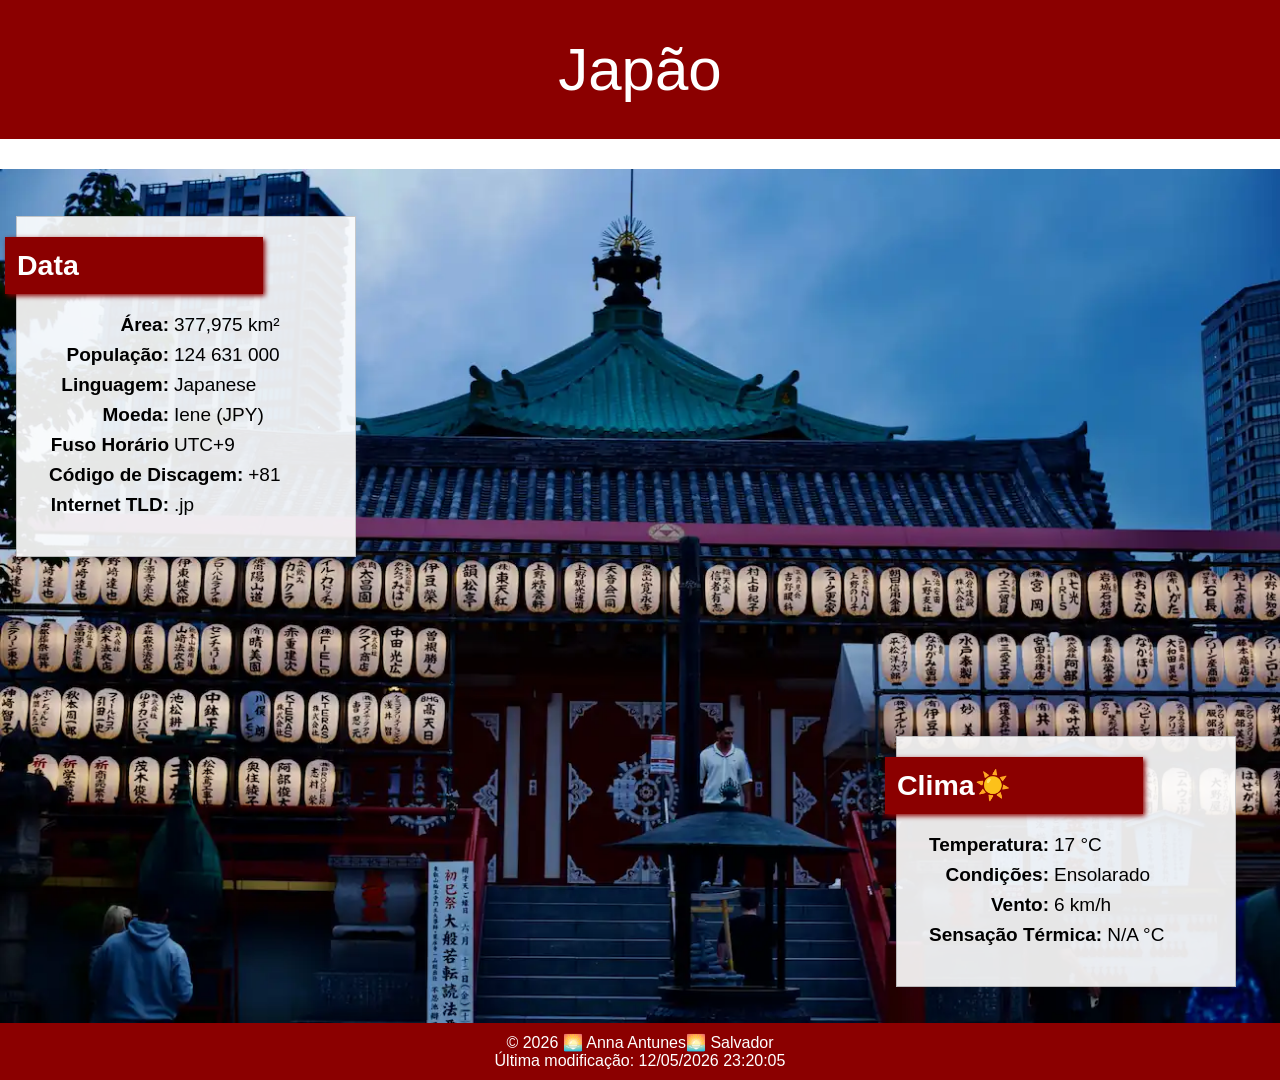
==== local.html @ c8b10ba4 "Página do país" ====
<!DOCTYPE html>
<html lang="en">
<head>
    <meta charset="UTF-8">
    <meta name="viewport" content="width=device-width, initial-scale=1.0">
    <meta name="description" content="Página do País que quero visitar - Japão">
    <meta name="author" content="Anna Antunes">
    <title>Página do País</title>
    <link rel="stylesheet" href="estilos/local-ampla.css">
    <script src="scripts/local.js" defer></script>
    <link href="https://fonts.googleapis.com/css2?family=Playfair+Display:ital,wght@0,400..900;1,400..900&display=swap" rel="stylesheet">
</head>
<body>
<header>
<div class="titulo">
<span id="nome-do-pais">Japão</span>
</div>
<hr>
</header>
<main>
    <div class="templo">
    <picture>
    <source srcset="imagens/temploJapao.webp" media ="(min-width: 1000px)"> 
     <source srcset="imagens/japaoMedia.webp" media ="(min-width: 500px)"> 
     <img src="imagens/temploJapao.webp" alt="Templo do Japão" width="500" height="250">
    </picture>
    </div>

    <section class="data">
    <div class="informacoes">
    <h2>Data</h2>

        <p><strong>Área:</strong> 377,975 km²</p>
        <p><strong>População:</strong> 124 631 000</p>
        <p><strong>Linguagem:</strong> Japanese</p>
        <p><strong>Moeda:</strong> Iene (JPY)</p>
        <p><strong>Fuso Horário</strong> UTC+9</p>
        <p><strong>Código de Discagem:</strong> +81</p>
        <p><strong>Internet TLD:</strong> .jp</p>
    </div>
    </section>

   <section class="clima">
      
      <div class="tempo">
        <h2>Clima</h2>
        <img class="sol" src="imagens/ensolarado.svg" alt="ícone de sol">
        <p><strong>Temperatura:</strong><span id="temperatura"></span></p>
        <p><strong>Condições:</strong><span id="condicoes"></span></p>
        <p><strong>Vento:</strong><span id="vento"></span> </p>
        <p><strong>Sensação Térmica:</strong><span id="sensacaoTermica"></span></p>
      </div>
    </section>

</main>
    
</main>
<footer>
<p>&copy; <span id="anoatual"></span> 🌅 Anna Antunes🌅 Salvador</p>
<p>Última modificação: <span id="ultimaModificacao"> </span></p>
</footer>
</body>
</html>
---- estilos/local-ampla.css ----
* {
    margin: 0;
    padding: 0;
    box-sizing: border-box;
}

:root{
--color-one:#8B0000;
--color-two: #FFFFFF;
--color-three: #000;

}


body {
   font-family: "Oswald", sans-serif;
    text-align: center; 

}
body header span{
    font-size: 60px;
    font-family: "Oswald", sans-serif;
    color:var(--color-two);
}


header div{
    background-color:var(--color-one); 
    color:var(--color-two);
    padding: 35px;
}

.templo{
position: relative;
}

.templo{
width: 100%;
height: 100%;

}

.templo picture {
display: block;
width: 100%;
height: 100%;
}

.templo img {
    display: block;
    width: 100%;
    height: 100%;
    object-fit: cover;
}

footer{
background-color: var(--color-one);
color: var(--color-two);
padding: 10px;
text-align: center;
}

header hr{
padding: 15px;
background-color:var(--color-two);
border: none;
}

.data{
position: absolute;
top: 80px;

}



.informacoes,
.tempo
{
position: absolute;
top: 120px;
width: 300px;
border: 1px solid rgb(0 0 0 / 0.2);
padding: 2rem;
margin: 1rem;
background-color: rgb(255 255 255 / 90%);
height: auto;
font-family: "Oswald", sans-serif; ;
font-size: 19px;
}

.informacoes p,
.tempo p
{
display: flex;
align-items: baseline;
gap: 5px;
text-align: left;
margin-bottom: 8px;

}

.informacoes p strong,
.tempo p strong {
flex: 0 0 120px;
text-align: right;
white-space: nowrap;
    
}

.informacoes,
.tempo {
    width: 340px;
}

.informacoes h2,
.clima h2{
position: relative;
top: -20px;
left: -60px;
text-align: left;
margin-left: 1rem;
margin-top: 0.5rem;
box-shadow: 2px 2px 5px var(--color-one);
background-color:var(--color-one);
color: var(--color-two);
padding: 12px;
}

.clima h2::after {
content: "☀️";
}

.clima {
position: absolute;
right: 400px;
bottom: 300px;
}

.sol {
display: none;
}

@media screen and (max-width: 650px) {
main {
display: flex;
flex-direction: column;
align-items: center;
}

.templo,
.data,
.clima {
position: static;
width: 100%;
}

.templo picture,
.templo img {
width: 100%;
height: auto;
    }

.informacoes,
.tempo {
position: static;
width: 100%;
margin: 10px 0;
}

.informacoes h2,
.clima h2 {

position: relative;
top: -20px;
left: 0;
text-align: center;
margin-left: 0;
margin-top: 0.5rem;
box-shadow: none;
background-color:var(--color-two);
color: var(--color-three);
padding: 12px;
 
}

.data,
.clima,
.informacoes,
.tempo {
margin: 0;
}

footer{
padding: 50px;
}

.clima h2::after {
    content: none;
}

.sol{
display: block;
position: relative;
top: -20px;
margin: 0 auto;


}

}
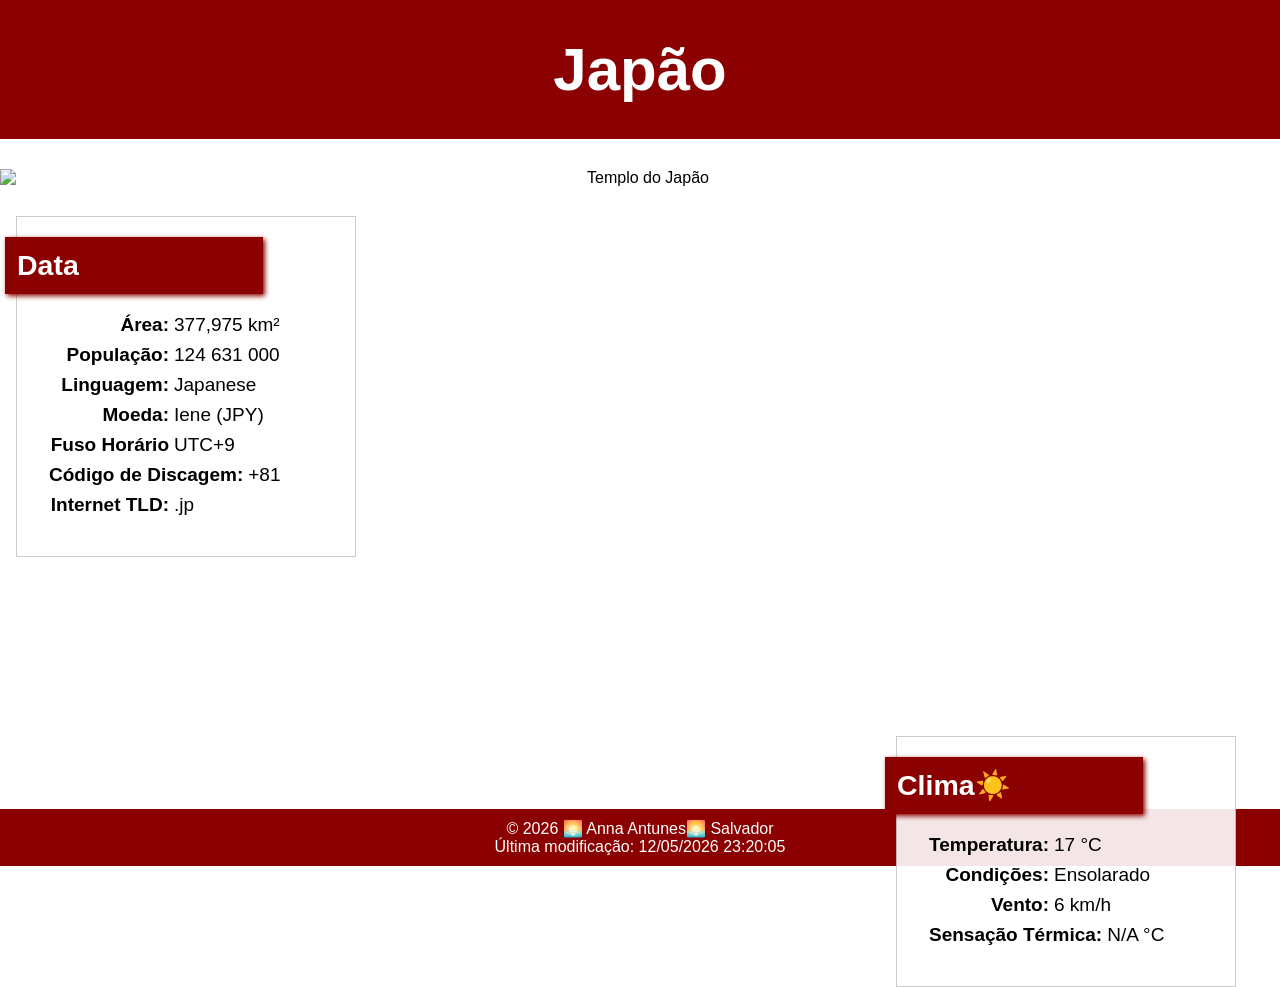
==== commit 6c412143: "correção página do país" ====
--- a/local.html
+++ b/local.html
@@ -3,26 +3,28 @@
 <head>
     <meta charset="UTF-8">
     <meta name="viewport" content="width=device-width, initial-scale=1.0">
-    <meta name="description" content="Página do País que quero visitar - Japão">
+    <meta name="description" content="Página do País que quero visitar - Japão, uma das culturas mais ricas do mundo.">
     <meta name="author" content="Anna Antunes">
     <title>Página do País</title>
     <link rel="stylesheet" href="estilos/local-ampla.css">
     <script src="scripts/local.js" defer></script>
+    <link rel="preconnect" href="https://fonts.googleapis.com">
+    <link rel="preconnect" href="https://fonts.gstatic.com" crossorigin>
     <link href="https://fonts.googleapis.com/css2?family=Playfair+Display:ital,wght@0,400..900;1,400..900&display=swap" rel="stylesheet">
 </head>
 <body>
 <header>
 <div class="titulo">
-<span id="nome-do-pais">Japão</span>
+<h1><span id="nome-do-pais">Japão</span></h1>
 </div>
 <hr>
 </header>
 <main>
     <div class="templo">
     <picture>
-    <source srcset="imagens/temploJapao.webp" media ="(min-width: 1000px)"> 
-     <source srcset="imagens/japaoMedia.webp" media ="(min-width: 500px)"> 
-     <img src="imagens/temploJapao.webp" alt="Templo do Japão" width="500" height="250">
+    <source srcset="imagens/templojapao.webp" media="(min-width: 1000px)"> 
+     <source srcset="imagens/japaomedia.webp" media="(min-width: 500px)"> 
+     <img src="imagens/templojapao.webp" alt="Templo do Japão" width="500" height="250">
     </picture>
     </div>
 
@@ -54,7 +56,6 @@
 
 </main>
     
-</main>
 <footer>
 <p>&copy; <span id="anoatual"></span> 🌅 Anna Antunes🌅 Salvador</p>
 <p>Última modificação: <span id="ultimaModificacao"> </span></p>
--- a/estilos/local-ampla.css
+++ b/estilos/local-ampla.css
@@ -30,11 +30,9 @@
     padding: 35px;
 }
 
+
 .templo{
 position: relative;
-}
-
-.templo{
 width: 100%;
 height: 100%;
 
@@ -79,7 +77,7 @@
 {
 position: absolute;
 top: 120px;
-width: 300px;
+width: 340px;
 border: 1px solid rgb(0 0 0 / 0.2);
 padding: 2rem;
 margin: 1rem;
@@ -108,10 +106,6 @@
     
 }
 
-.informacoes,
-.tempo {
-    width: 340px;
-}
 
 .informacoes h2,
 .clima h2{
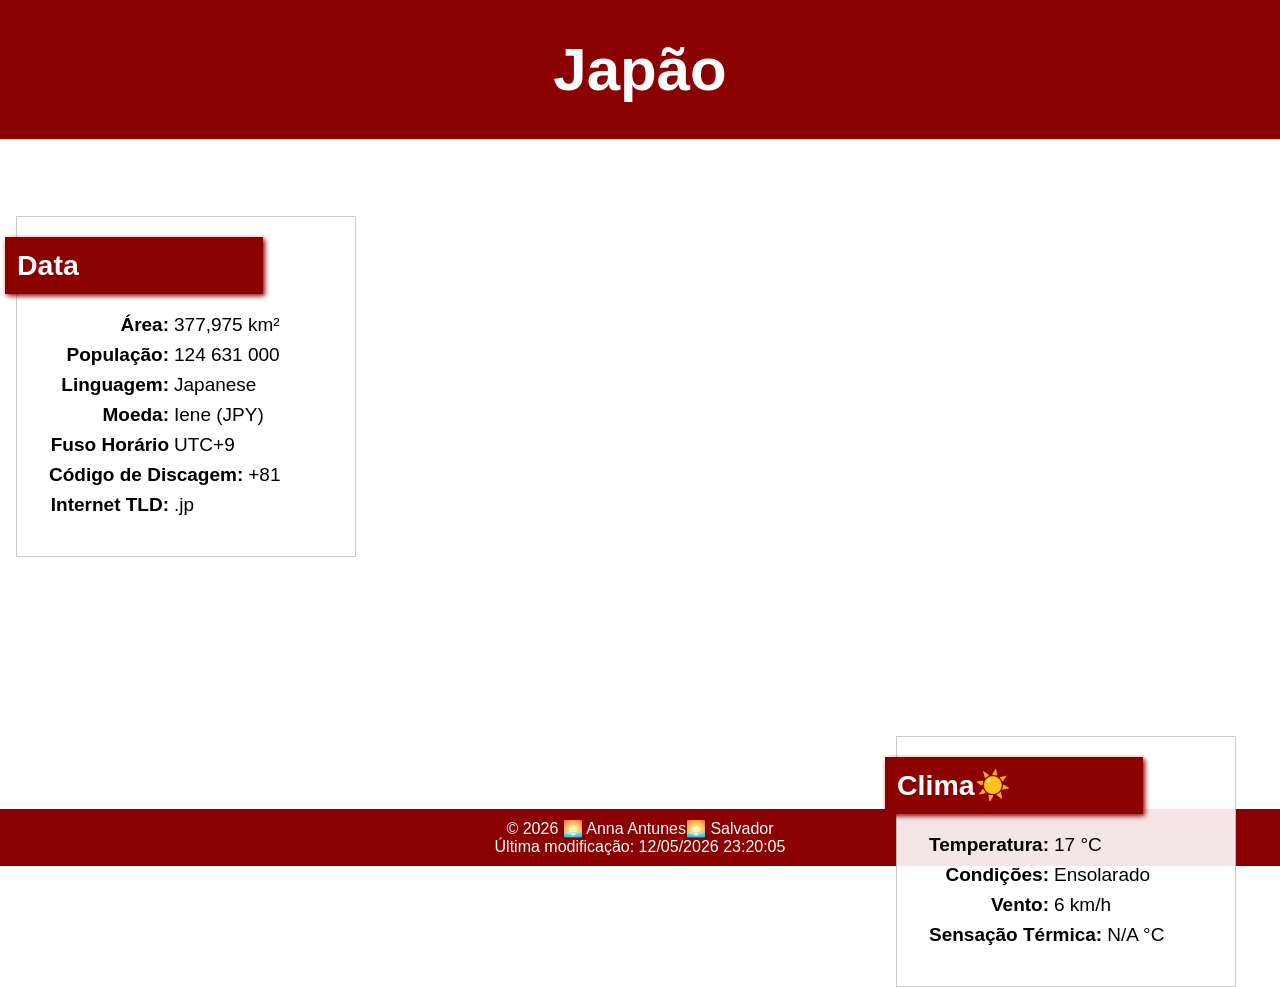
==== commit 016326a0: "correção2" ====
--- a/local.html
+++ b/local.html
@@ -23,8 +23,8 @@
     <div class="templo">
     <picture>
     <source srcset="imagens/templojapao.webp" media="(min-width: 1000px)"> 
-     <source srcset="imagens/japaomedia.webp" media="(min-width: 500px)"> 
-     <img src="imagens/templojapao.webp" alt="Templo do Japão" width="500" height="250">
+     <source srcset="imagens/japaopequena.webp" media="(min-width: 500px)"> 
+     <img src="imagens/japaomedia.webp" alt="Templo do Japão" width="500" height="250">
     </picture>
     </div>
 
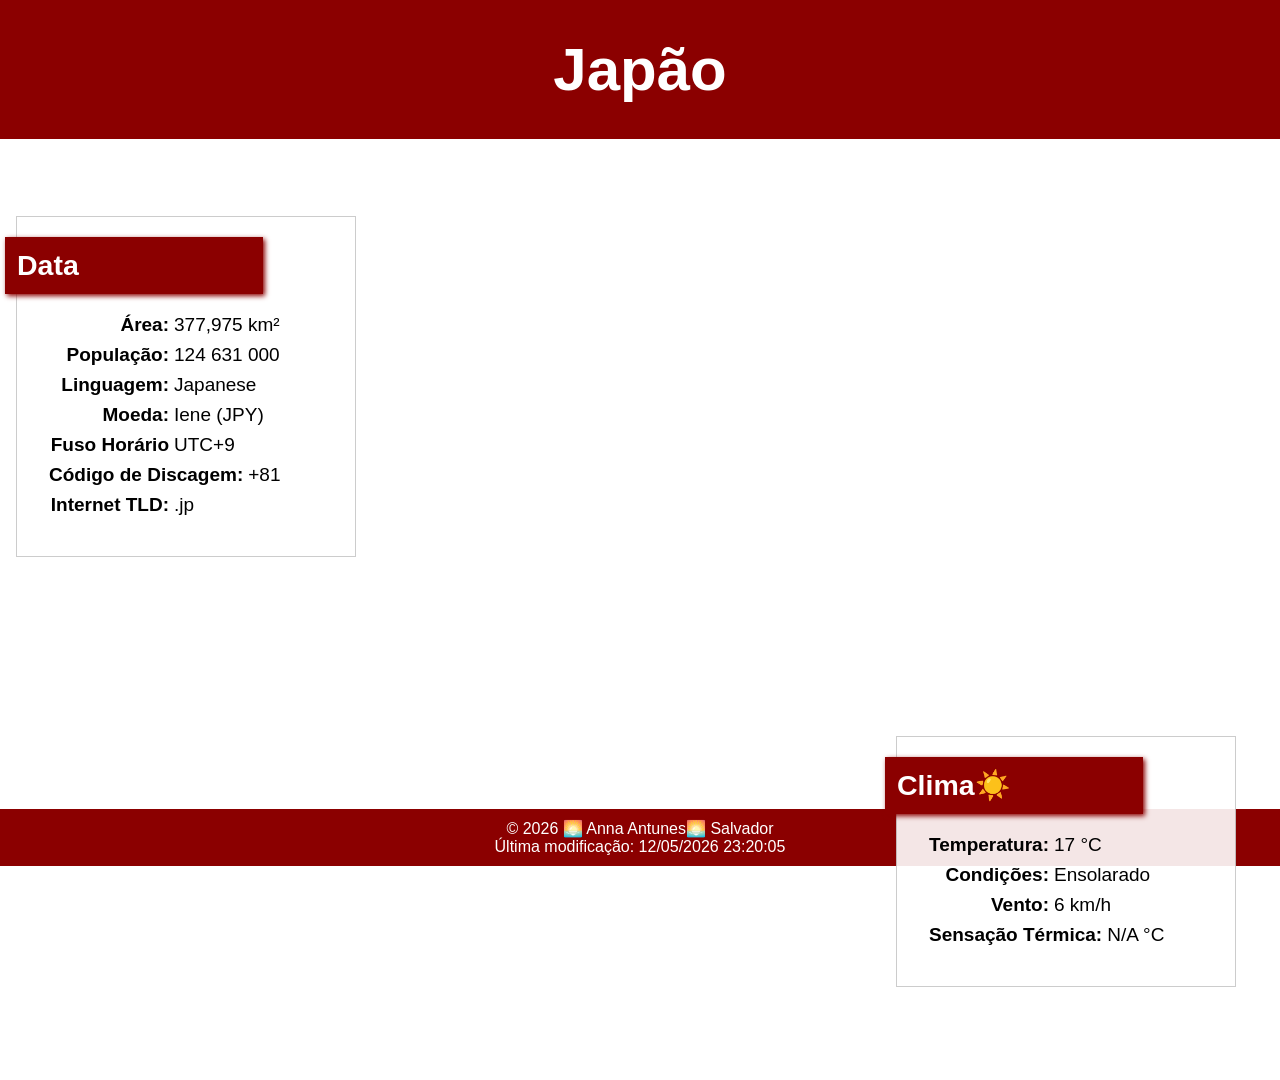
==== commit 562a0ec3: "correção de imagem" ====
--- a/local.html
+++ b/local.html
@@ -22,9 +22,9 @@
 <main>
     <div class="templo">
     <picture>
-    <source srcset="imagens/templojapao.webp" media="(min-width: 1000px)"> 
-     <source srcset="imagens/japaopequena.webp" media="(min-width: 500px)"> 
-     <img src="imagens/japaomedia.webp" alt="Templo do Japão" width="500" height="250">
+    <source srcset="imagens/templo-japao.webp" media="(min-width: 1000px)"> 
+    <source srcset="imagens/japao-pequena.webp" media="(min-width: 500px)"> 
+    <img src="imagens/japao-media.webp" alt="Templo do Japão" width="500" height="250">
     </picture>
     </div>
 
